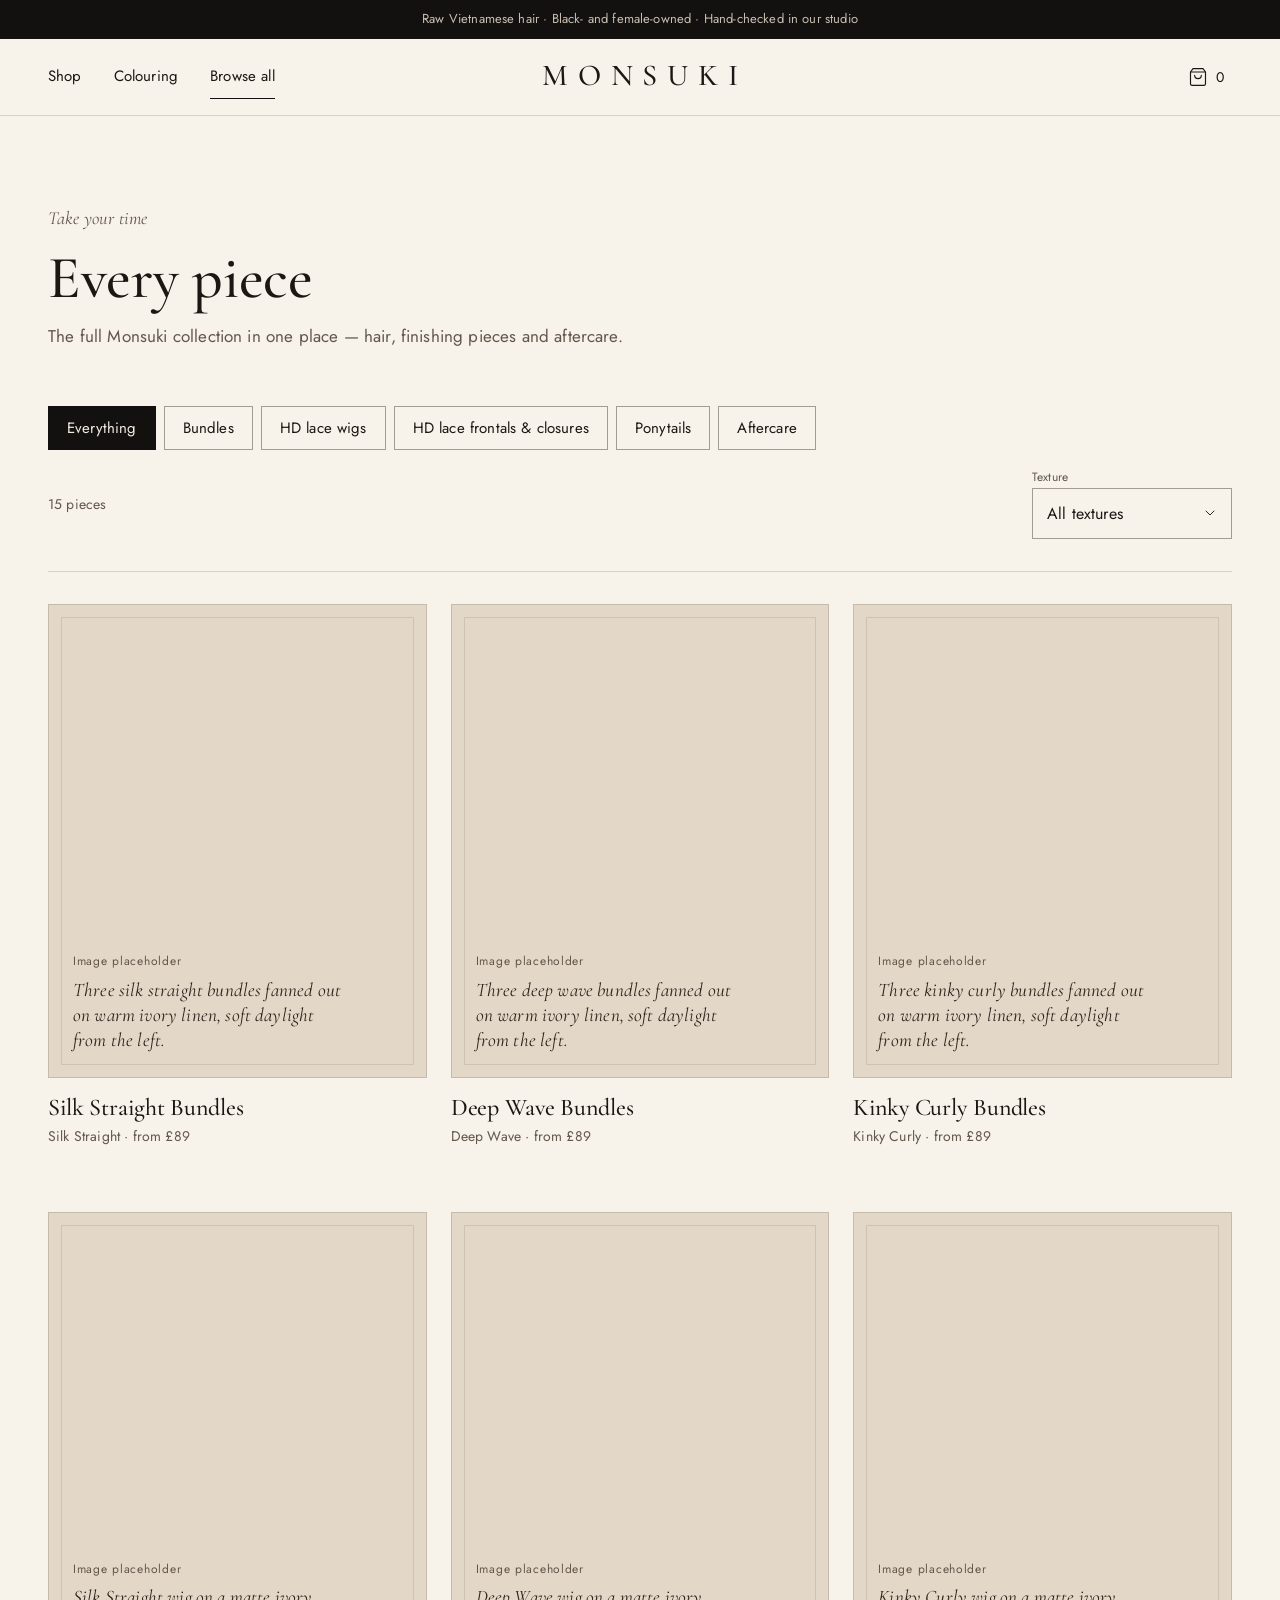
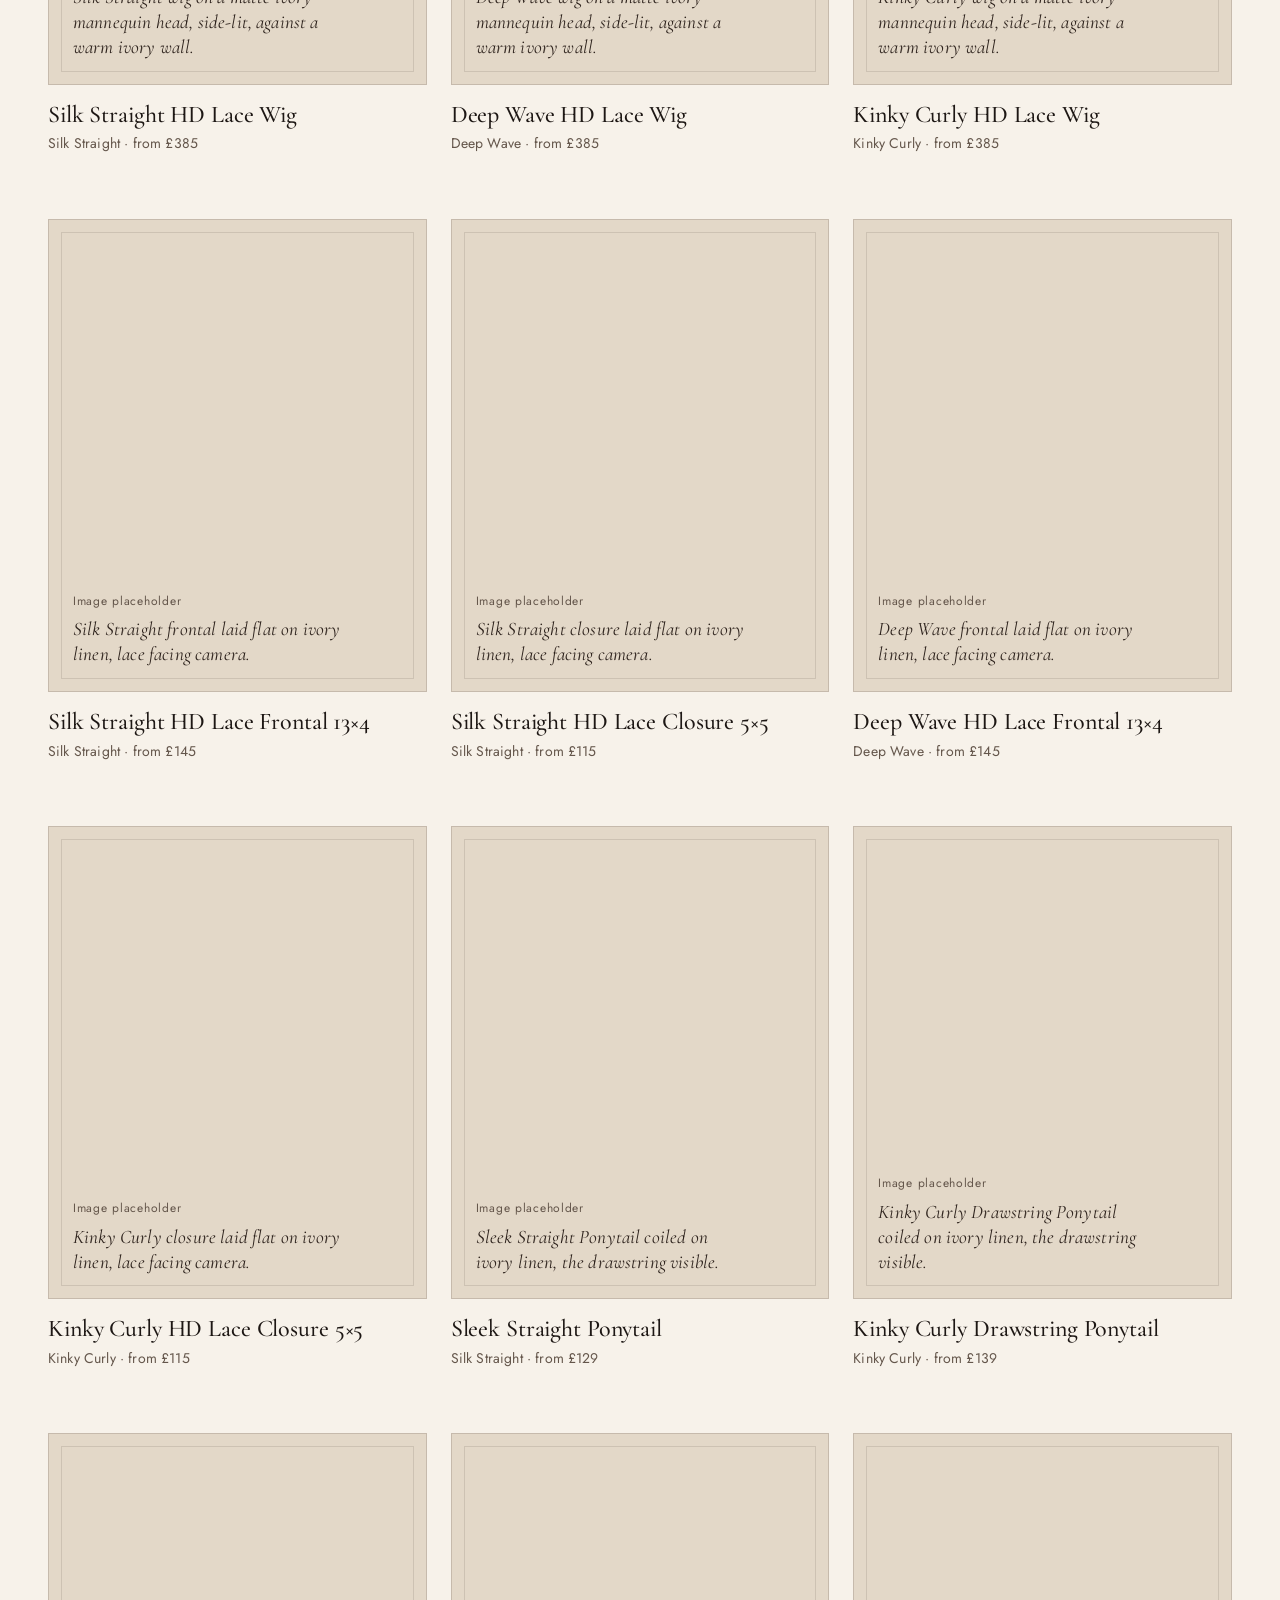
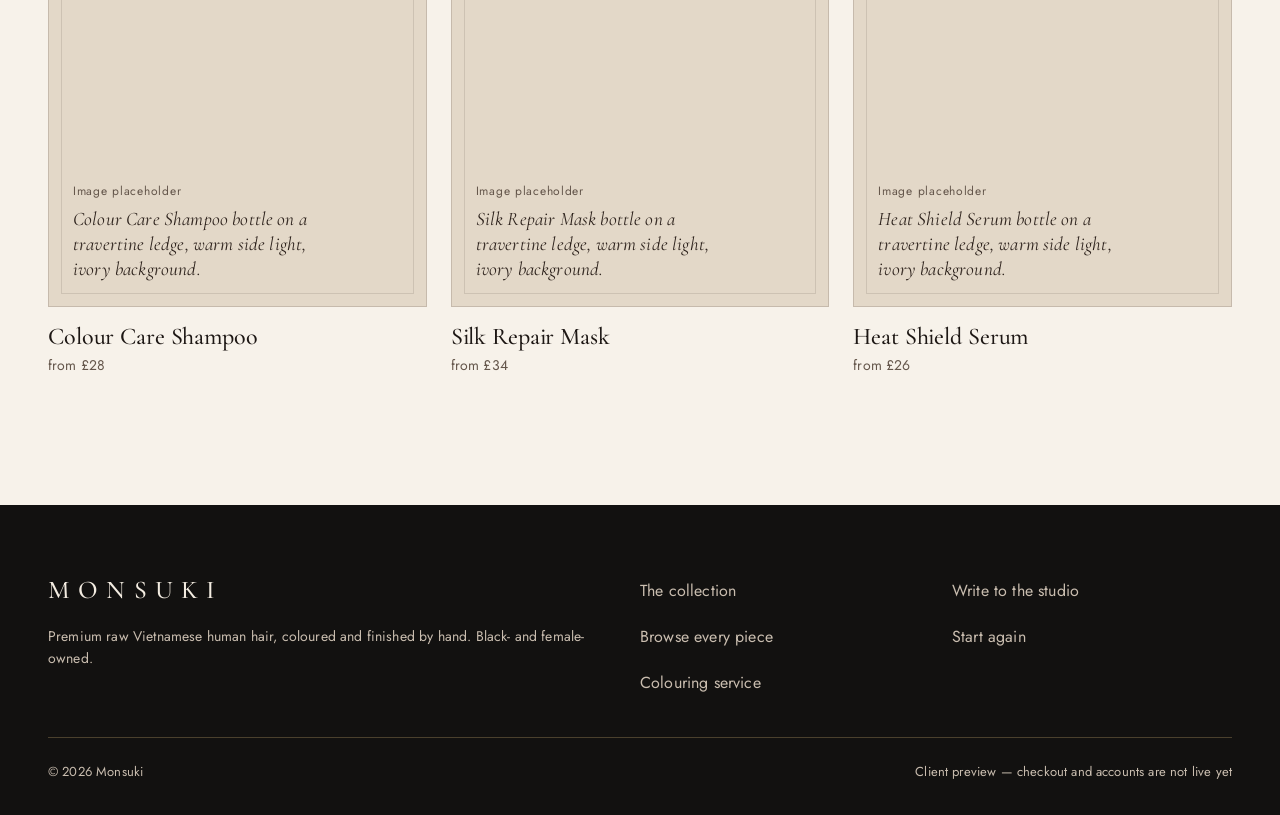
==== browse.html @ 42c9d1f0 "Add files via upload" ====
<!doctype html>
<html lang="en-GB">
<head>
  <meta charset="utf-8">
  <meta name="viewport" content="width=device-width, initial-scale=1">
  <title>Every piece — Monsuki</title>
  <meta name="description" content="Browse every Monsuki piece: bundles, HD lace wigs, frontals, closures, ponytails and aftercare.">
  <link rel="icon" href="assets/favicon.svg" type="image/svg+xml">
  <link rel="preconnect" href="https://fonts.googleapis.com">
  <link rel="preconnect" href="https://fonts.gstatic.com" crossorigin>
  <link rel="stylesheet" href="https://fonts.googleapis.com/css2?family=Cormorant+Garamond:ital,wght@0,400;0,500;0,600;1,400;1,500&family=Jost:wght@400;500&display=swap">
  <link rel="stylesheet" href="assets/css/styles.css">
  <script src="config.js"></script>
</head>
<body>
  <div data-section="header"></div>

  <!-- Product listing: title → filters → product cards -->
  <main id="main" class="container section" style="padding-top:clamp(40px,7vw,88px)">
    <div class="section-head" data-reveal>
      <p class="eyebrow">Take your time</p>
      <h1>Every piece</h1>
      <p class="lede">The full Monsuki collection in one place — hair, finishing pieces and aftercare.</p>
    </div>

    <div class="filters">
      <div class="chips" role="group" aria-label="Filter by category" data-chips></div>
      <div class="filters__row">
        <p class="small muted" data-count aria-live="polite"></p>
        <label class="mini-field" style="min-width:200px">
          <span class="mini-field__label">Texture</span>
          <span class="select-wrap"><select class="select" data-texture>
            <option value="all">All textures</option>
            <option value="straight">Straight</option>
            <option value="curly">Curly</option>
          </select>
          <svg class="icon icon--sm" aria-hidden="true"><use href="assets/icons.svg#chevron-down"></use></svg></span>
        </label>
      </div>
    </div>

    <div class="grid-frame" data-section="product-grid"></div>
  </main>

  <div data-section="footer"></div>
  <script type="module" src="assets/js/pages/browse.js"></script>
</body>
</html>
---- assets/css/styles.css ----
/* =====================================================================
   MONSUKI — styles
   Tokens follow .ux-profile.md: quiet luxury, one accent (champagne gold),
   flat colour only, hairlines over shadows, slow soft fades.
   Sections are grouped so each can move into a Shopify theme section later.
   ===================================================================== */

/* ---------- Tokens ---------- */
:root {
  --onyx: #121110;
  --espresso: #2e231d;
  --ivory: #f7f2ea;
  --ivory-2: #efe7db;      /* tonal surface */
  --sand: #e3d8c8;         /* placeholder surface */
  --ink: #1d1714;          /* body text on ivory */
  --muted: #64564b;        /* secondary text on ivory (AA ≥ 4.5:1) */
  --line: rgb(46 35 29 / 0.16);
  --line-strong: rgb(46 35 29 / 0.42);
  --gold: #c9ab72;         /* accent: hairlines, small marks, text on onyx/espresso only */
  --on-dark: #f3ece1;
  --on-dark-muted: #c9bdaf;
  --error: #8a2a1f;

  --serif: "Cormorant Garamond", "Times New Roman", serif;
  --sans: "Jost", "Helvetica Neue", Arial, sans-serif;

  --fs-display: clamp(2.6rem, 8vw, 5rem);
  --fs-h1: clamp(2.25rem, 6vw, 3.75rem);
  --fs-h2: clamp(1.9rem, 4.4vw, 2.9rem);
  --fs-h3: clamp(1.4rem, 2.6vw, 1.75rem);
  --fs-body: 1rem;
  --fs-small: 0.875rem;

  --space-1: 4px; --space-2: 8px; --space-3: 12px; --space-4: 16px; --space-5: 24px;
  --space-6: 32px; --space-7: 48px; --space-8: 64px; --space-9: 96px; --space-10: 128px;
  --gutter: clamp(20px, 4vw, 48px);
  --container: 1344px;
  --header-h: 64px;

  --ease: cubic-bezier(0.25, 0.1, 0.25, 1);
  --fade: 500ms;
  --fade-slow: 600ms;
}

/* ---------- Base ---------- */
*, *::before, *::after { box-sizing: border-box; }
* { margin: 0; }
html { -webkit-text-size-adjust: 100%; scroll-padding-top: calc(var(--header-h) + 16px); }
body {
  background: var(--ivory); color: var(--ink);
  font: 400 var(--fs-body)/1.6 var(--sans); letter-spacing: 0.01em;
  -webkit-font-smoothing: antialiased;
}
img { display: block; max-width: 100%; }
button, input, select, textarea { font: inherit; color: inherit; letter-spacing: inherit; }
button { cursor: pointer; background: none; border: 0; padding: 0; }
a { color: inherit; }
ul, ol { padding: 0; list-style: none; }
[hidden] { display: none !important; }
h1, h2, h3, .serif { font-family: var(--serif); font-weight: 500; line-height: 1.1; letter-spacing: -0.005em; }
h1 { font-size: var(--fs-h1); }
h2 { font-size: var(--fs-h2); }
h3 { font-size: var(--fs-h3); }
p { max-width: none; }
.lede, .accordion__body p, .colour-note, .section-head p, .hero-intro p, .steps-intro p, .confirmation p { max-width: 65ch; }
.eyebrow { font-family: var(--serif); font-style: italic; font-size: 1.15rem; color: var(--muted); }
.lede { font-size: 1.0625rem; color: var(--muted); }
.small { font-size: var(--fs-small); }
.muted { color: var(--muted); }

:focus-visible { outline: 1.5px solid var(--espresso); outline-offset: 3px; }
.on-dark :focus-visible, .on-dark:focus-visible { outline-color: var(--gold); }
.visually-hidden { position: absolute !important; width: 1px; height: 1px; overflow: hidden; clip: rect(0 0 0 0); white-space: nowrap; }
.skip-link { position: absolute; left: 16px; top: -60px; z-index: 100; background: var(--onyx); color: var(--on-dark); padding: 10px 16px; }
.skip-link:focus { top: 12px; }

.container { width: 100%; max-width: calc(var(--container) + var(--gutter) * 2); margin-inline: auto; padding-inline: var(--gutter); }
.section { padding-block: clamp(64px, 10vw, 128px); }
.section--tone { background: var(--ivory-2); }
.section--dark { background: var(--onyx); color: var(--on-dark); }
.section--dark .muted, .section--dark .lede, .section--dark .eyebrow { color: var(--on-dark-muted); }
.section-head { display: grid; gap: var(--space-3); margin-bottom: clamp(32px, 5vw, 56px); }
.section-head--center { text-align: center; justify-items: center; }
.rule { width: 48px; height: 1px; background: var(--gold); border: 0; }

.icon { width: 20px; height: 20px; flex: none; fill: none; stroke: currentColor; stroke-width: 1.4; stroke-linecap: round; stroke-linejoin: round; }
.icon--sm { width: 16px; height: 16px; }

/* ---------- Motion (soft fades only) ---------- */
[data-reveal] { opacity: 0; transition: opacity var(--fade-slow) var(--ease); }
[data-reveal].is-in { opacity: 1; }
@media (prefers-reduced-motion: reduce) {
  *, *::before, *::after { transition-duration: 0.01ms !important; animation-duration: 0.01ms !important; scroll-behavior: auto !important; }
  [data-reveal] { opacity: 1; }
}

/* ---------- Buttons & links ---------- */
.btn {
  display: inline-flex; align-items: center; justify-content: center; gap: var(--space-2);
  min-height: 52px; padding: 0 28px; border: 1px solid var(--onyx);
  font-weight: 500; font-size: 0.9375rem; letter-spacing: 0.04em; text-decoration: none; white-space: nowrap;
  transition: background var(--fade) var(--ease), color var(--fade) var(--ease), border-color var(--fade) var(--ease);
}
.btn--primary { background: var(--onyx); color: var(--on-dark); }
.btn--primary:hover { background: var(--espresso); border-color: var(--espresso); }
.btn--secondary { background: transparent; color: var(--onyx); }
.btn--secondary:hover { background: var(--onyx); color: var(--on-dark); }
.btn--light { background: var(--on-dark); color: var(--onyx); border-color: var(--on-dark); }
.btn--light:hover { background: transparent; color: var(--on-dark); }
.btn--block { width: 100%; }
.btn[aria-disabled="true"] { opacity: 0.55; }
.link {
  display: inline-flex; align-items: center; gap: var(--space-2); min-height: 44px;
  text-decoration: underline; text-decoration-thickness: 1px; text-underline-offset: 5px;
  text-decoration-color: var(--line-strong); transition: text-decoration-color var(--fade) var(--ease);
}
.link:hover { text-decoration-color: currentColor; }
.section--dark .link { text-decoration-color: var(--gold); }
.icon-btn { display: inline-grid; place-items: center; width: 44px; height: 44px; position: relative; }

/* ---------- Image placeholders (swap for real photos via products.json "src") ---------- */
.ph {
  position: relative; display: flex; flex-direction: column; justify-content: flex-end; gap: 6px;
  width: 100%; height: 100%; min-height: 100%; padding: clamp(14px, 3vw, 24px);
  background: var(--sand); color: var(--espresso); border: 1px solid var(--line);
}
.ph::before { /* thin frame mark — signals "photo goes here" without decoration */
  content: ""; position: absolute; inset: 12px; border: 1px solid rgb(46 35 29 / 0.12); pointer-events: none;
}
.ph__tag { font-size: 0.75rem; letter-spacing: 0.06em; color: var(--muted); }
.ph__shot { font-family: var(--serif); font-style: italic; font-size: clamp(1rem, 1.6vw, 1.2rem); line-height: 1.3; max-width: 34ch; }
.ph--dark { background: var(--espresso); color: var(--on-dark); border-color: rgb(255 255 255 / 0.08); }
.ph--dark::before { border-color: rgb(201 171 114 / 0.35); }
.ph--dark .ph__tag { color: var(--on-dark-muted); }
.ph--mini { padding: 0; }
.ph--mini::before { inset: 4px; }
.ph--mini .ph__tag, .ph--mini .ph__shot { display: none; }
.media { width: 100%; height: 100%; object-fit: cover; }

/* ---------- Header (section: header) ---------- */
.announce { background: var(--onyx); color: var(--on-dark-muted); text-align: center; font-size: 0.8125rem; padding: 9px var(--gutter); }
.site-header { position: sticky; top: 0; z-index: 40; background: var(--ivory); border-bottom: 1px solid var(--line); }
.container--chrome { max-width: none; }
.site-header__inner { display: grid; grid-template-columns: 1fr auto 1fr; align-items: center; height: var(--header-h); }
.site-header__nav { display: none; gap: var(--space-6); }
.site-header__nav a { text-decoration: none; font-size: 0.9375rem; padding-block: 10px; border-bottom: 1px solid transparent; transition: border-color var(--fade) var(--ease); }
.site-header__nav a:hover, .site-header__nav a[aria-current="page"] { border-bottom-color: var(--onyx); }
.logo { display: inline-flex; align-items: center; min-height: 44px; font-family: var(--serif); font-size: 1.65rem; font-weight: 500; letter-spacing: 0.32em; text-decoration: none; padding-left: 0.32em; }
.site-header__end { display: flex; justify-content: flex-end; align-items: center; }
.bag-btn { display: inline-flex; align-items: center; gap: var(--space-2); min-height: 44px; padding-inline: 8px; }
.bag-btn__count { font-size: 0.875rem; min-width: 1ch; }
@media (min-width: 768px) {
  .site-header__nav { display: flex; }
  .menu-btn { display: none; }
  :root { --header-h: 76px; }
  .logo { font-size: 1.9rem; }
}

/* ---------- Footer (section: footer) ---------- */
.site-footer { background: var(--onyx); color: var(--on-dark); padding-block: var(--space-8) var(--space-6); }
.site-footer__grid { display: grid; gap: var(--space-6); border-bottom: 1px solid rgb(201 171 114 / 0.3); padding-bottom: var(--space-6); }
.site-footer .logo { font-size: 1.6rem; padding-left: 0; }
.site-footer nav ul { display: grid; gap: 2px; }
.site-footer nav a { display: inline-flex; min-height: 44px; align-items: center; text-decoration: none; color: var(--on-dark-muted); transition: color var(--fade) var(--ease); }
.site-footer nav a:hover { color: var(--on-dark); }
.site-footer__base { padding-top: var(--space-5); display: flex; flex-wrap: wrap; gap: var(--space-3) var(--space-6); justify-content: space-between; font-size: 0.8125rem; color: var(--on-dark-muted); }
@media (min-width: 768px) { .site-footer__grid { grid-template-columns: 2fr 1fr 1fr; } }

/* ---------- Surfaces: slide-overs & dialogs ---------- */
dialog { border: 0; padding: 0; color: var(--ink); background: var(--ivory); max-width: none; max-height: none; }
dialog::backdrop { background: rgb(18 17 16 / 0.55); }
dialog[open] { animation: fade-in var(--fade) var(--ease); }
@keyframes fade-in { from { opacity: 0; } }
.sheet { position: fixed; inset: 0 0 0 auto; margin: 0; height: 100dvh; width: min(460px, 100vw); display: none; flex-direction: column; }
.sheet[open] { display: flex; }
.sheet--left { inset: 0 auto 0 0; }
.sheet--wide { width: min(560px, 100vw); }
.sheet__head { display: flex; align-items: center; justify-content: space-between; gap: var(--space-4); min-height: var(--header-h); padding-inline: var(--space-5) var(--space-3); border-bottom: 1px solid var(--line); flex: none; }
.sheet__head h2 { font-size: 1.6rem; }
.sheet__body { flex: 1; overflow-y: auto; padding: var(--space-5); }
.sheet__foot { flex: none; padding: var(--space-5); border-top: 1px solid var(--line); display: grid; gap: var(--space-3); }
.modal { margin: auto; width: min(520px, calc(100vw - 32px)); padding: var(--space-7) var(--space-6); text-align: center; }
.modal h2 { margin-bottom: var(--space-3); }
.modal p { margin-inline: auto; }
.modal .btn { margin-top: var(--space-6); }

.menu-nav { display: grid; gap: var(--space-2); }
.menu-nav a { font-family: var(--serif); font-size: 2.2rem; text-decoration: none; line-height: 1.3; }

/* ---------- Toast ---------- */
.toast { position: fixed; z-index: 90; left: 50%; bottom: 24px; transform: translateX(-50%); background: var(--onyx); color: var(--on-dark); padding: 14px 22px; font-size: 0.9375rem; opacity: 0; pointer-events: none; transition: opacity var(--fade) var(--ease); max-width: calc(100vw - 32px); }
.toast.is-visible { opacity: 1; }
body.has-buybar .toast { bottom: 104px; }

/* ---------- Bag (section: bag drawer) ---------- */
.bag-lines { display: grid; }
.bag-line { display: grid; grid-template-columns: 84px 1fr; gap: var(--space-4); padding-block: var(--space-5); border-bottom: 1px solid var(--line); }
.bag-line:first-child { padding-top: 0; }
.bag-line__media { aspect-ratio: 4 / 5; }
.bag-line__title { font-family: var(--serif); font-size: 1.3rem; line-height: 1.15; }
.bag-line__title a { text-decoration: none; display: inline-block; padding-block: 10px; margin-block: -10px; }
.bag-line__meta { font-size: var(--fs-small); color: var(--muted); }
.bag-line__edit { display: flex; flex-wrap: wrap; gap: var(--space-2) var(--space-4); margin-top: var(--space-3); }
.bag-line__extra { margin-top: var(--space-3); font-size: var(--fs-small); color: var(--muted); display: grid; gap: 6px; }
.bag-line__extra img { width: 56px; height: 56px; object-fit: cover; border: 1px solid var(--line); }
.bag-line__foot { display: flex; align-items: center; justify-content: space-between; gap: var(--space-3); margin-top: var(--space-3); }
.bag-line__confirm { grid-column: 1 / -1; display: flex; flex-wrap: wrap; align-items: center; gap: var(--space-3); padding: var(--space-4); background: var(--ivory-2); }
.bag-line__confirm p { flex: 1 1 200px; font-size: var(--fs-small); }
.bag-total { display: flex; justify-content: space-between; align-items: baseline; font-size: 1.05rem; }
.bag-total strong { font-weight: 500; }
.bag-empty { text-align: center; padding-block: var(--space-8); display: grid; gap: var(--space-4); justify-items: center; }
.bag-suggest { margin-top: var(--space-5); padding: var(--space-5); background: var(--onyx); color: var(--on-dark); display: grid; gap: var(--space-2); }
.bag-suggest h3 { font-size: 1.4rem; }
.bag-suggest p { color: var(--on-dark-muted); font-size: var(--fs-small); }

.mini-field { display: grid; gap: 0; }
.mini-field__label { font-size: 0.75rem; color: var(--muted); }
.mini-select { position: relative; display: inline-flex; align-items: center; }
.mini-select select { appearance: none; min-height: 44px; padding: 0 26px 0 0; border: 0; border-bottom: 1px solid var(--line-strong); background: transparent; font-size: var(--fs-small); border-radius: 0; }
.mini-select .icon { position: absolute; right: 0; pointer-events: none; width: 14px; }
.stepper { display: inline-flex; align-items: center; border: 1px solid var(--line-strong); }
.stepper button { width: 44px; height: 44px; display: grid; place-items: center; }
.stepper button:disabled { opacity: 0.35; cursor: not-allowed; }
.stepper output { min-width: 32px; text-align: center; font-size: 0.9375rem; }

/* ---------- Welcome (section: intent picker) ---------- */
.welcome { padding-block: clamp(40px, 8vw, 96px) clamp(56px, 8vw, 112px); }
.welcome__head { text-align: center; display: grid; justify-items: center; gap: var(--space-4); margin-bottom: clamp(32px, 6vw, 64px); }
.welcome__head h1 { font-size: var(--fs-display); }
.intent-cards { display: grid; gap: var(--space-5); }
.intent-card { display: flex; flex-direction: column; text-decoration: none; background: var(--ivory); }
.intent-card__media { aspect-ratio: 4 / 3; overflow: hidden; }
.intent-card__body { flex: 1; display: flex; flex-direction: column; align-items: flex-start; gap: var(--space-2); padding: var(--space-5) 0 var(--space-3); border-bottom: 1px solid var(--line); }
.intent-card__letter { font-family: var(--serif); font-style: italic; font-size: 1.15rem; color: var(--muted); }
.intent-card__title { font-size: clamp(1.75rem, 3vw, 2.25rem); }
.intent-card__cta { display: inline-flex; align-items: center; gap: var(--space-2); margin-top: auto; padding-top: var(--space-2); min-height: 44px; font-weight: 500; }
.intent-card__cta .icon { transition: transform var(--fade) var(--ease); }
.intent-card:hover .intent-card__cta .icon { transform: translateX(4px); }
.intent-card__media > * { transition: opacity var(--fade-slow) var(--ease); }
.intent-card:hover .intent-card__media > * { opacity: 0.88; }
.welcome__browse { text-align: center; margin-top: clamp(32px, 5vw, 56px); }
@media (min-width: 768px) {
  .intent-cards { grid-template-columns: repeat(3, 1fr); }
  .intent-card__media { aspect-ratio: 3 / 4; }
}

/* ---------- Intent banner ("both" flow) ---------- */
.intent-note { background: var(--onyx); color: var(--on-dark); }
.intent-note__inner { display: flex; flex-wrap: wrap; align-items: center; gap: var(--space-2) var(--space-5); padding-block: var(--space-3); font-size: var(--fs-small); }
.intent-note__inner p { flex: 1 1 260px; }
.intent-note__mark { display: inline-block; width: 6px; height: 6px; background: var(--gold); border-radius: 50%; margin-right: 10px; vertical-align: middle; }

/* ---------- Split hero (section: hero-split) ---------- */
.hero-split { display: grid; grid-template-columns: 1fr 1fr; }
.hero-split__half { position: relative; display: block; text-decoration: none; aspect-ratio: 3 / 4.4; overflow: hidden; }
.hero-split__label { position: absolute; left: 0; right: 0; bottom: 0; padding: var(--space-4); background: var(--onyx); color: var(--on-dark); display: flex; justify-content: space-between; align-items: center; gap: var(--space-2); }
.hero-split__label span { font-family: var(--serif); font-size: clamp(1.25rem, 2.6vw, 2rem); line-height: 1.1; }
.hero-split__half .ph { padding-bottom: calc(var(--space-4) + 64px); }
.hero-intro { display: grid; gap: var(--space-4); padding-block: clamp(40px, 7vw, 88px) var(--space-6); }
.hero-intro h1 { font-size: var(--fs-display); max-width: 14ch; }
@media (min-width: 768px) { .hero-split__half { aspect-ratio: 4 / 5; } .hero-split__label { padding: var(--space-5) var(--space-6); } }

/* ---------- Texture toggle ---------- */
.texture-bar { position: sticky; top: var(--header-h); z-index: 30; background: var(--ivory); border-bottom: 1px solid var(--line); }
.texture-bar__inner { display: flex; align-items: center; justify-content: space-between; gap: var(--space-4); min-height: 64px; }
.segmented { display: inline-flex; border: 1px solid var(--onyx); }
.segmented label { position: relative; }
.segmented input { position: absolute; opacity: 0; inset: 0; cursor: pointer; }
.segmented span { display: grid; place-items: center; min-height: 44px; min-width: 104px; padding: 0 20px; font-size: 0.9375rem; transition: background var(--fade) var(--ease), color var(--fade) var(--ease); }
.segmented input:checked + span { background: var(--onyx); color: var(--on-dark); }
.segmented input:focus-visible + span { outline: 1.5px solid var(--espresso); outline-offset: 3px; }

/* ---------- Category grid (section: category-grid) ---------- */
.cat-grid { display: grid; grid-template-columns: repeat(2, 1fr); gap: var(--space-3); }
.cat-tile { display: grid; text-align: left; gap: var(--space-3); }
.cat-tile__media { aspect-ratio: 4 / 5; overflow: hidden; }
.cat-tile__media > * { transition: opacity var(--fade-slow) var(--ease); }
.cat-tile:hover .cat-tile__media > * { opacity: 0.88; }
.cat-tile__name { font-family: var(--serif); font-size: clamp(1.2rem, 2.2vw, 1.6rem); line-height: 1.15; }
.cat-tile__count { font-size: var(--fs-small); color: var(--muted); }
.cat-tile[aria-pressed="true"] .cat-tile__name { text-decoration: underline; text-underline-offset: 6px; text-decoration-thickness: 1px; }
.cat-tile[aria-pressed="true"] .cat-tile__media { outline: 1px solid var(--onyx); outline-offset: 4px; }
@media (min-width: 768px) { .cat-grid { grid-template-columns: repeat(4, 1fr); gap: var(--space-5); } }

/* ---------- Product grid & cards (section: product-grid) ---------- */
.grid-head { display: flex; flex-wrap: wrap; align-items: baseline; justify-content: space-between; gap: var(--space-3); margin-bottom: var(--space-6); }
.product-grid { display: grid; grid-template-columns: repeat(2, 1fr); gap: var(--space-7) var(--space-3); }
@media (min-width: 768px) { .product-grid { grid-template-columns: repeat(3, 1fr); gap: var(--space-8) var(--space-5); } }
.grid-frame { border-top: 1px solid var(--line); padding-top: var(--space-6); }

.pcard { position: relative; display: grid; align-content: start; }
.pcard__link { text-decoration: none; display: grid; gap: var(--space-4); }
.pcard__media { position: relative; aspect-ratio: 4 / 5; overflow: hidden; }
.pcard__slide { width: 100%; height: 100%; }
.pcard__title { font-size: clamp(1.2rem, 2vw, 1.5rem); line-height: 1.15; }
.pcard__meta { font-size: var(--fs-small); color: var(--muted); margin-top: 4px; }
.pcard__note { font-size: 0.8125rem; color: var(--ink); margin-top: 6px; display: flex; align-items: center; gap: 8px; }
.pcard__note::before { content: ""; width: 6px; height: 6px; border-radius: 50%; background: var(--gold); outline: 1px solid var(--espresso); outline-offset: 1px; }
.pcard__dots { position: absolute; top: 12px; right: 12px; display: none; gap: 4px; }
.pcard__dots span { width: 14px; height: 2px; background: rgb(46 35 29 / 0.3); transition: background var(--fade) var(--ease); }
.pcard__dots span.is-on { background: var(--onyx); }
.pcard__add { margin-top: var(--space-3); }

/* Desktop (hover + fine pointer): product shot crossfades to the on-model shot */
@media (hover: hover) and (pointer: fine) {
  .pcard__media { display: grid; }
  .pcard__slide { grid-area: 1 / 1; }
  .pcard__slide--model { opacity: 0; transition: opacity var(--fade-slow) var(--ease); }
  .pcard__link:hover .pcard__slide--model, .pcard__link:focus-visible .pcard__slide--model { opacity: 1; }
}
/* Touch: the model shot is a second swipeable image */
@media (hover: none), (pointer: coarse) {
  .pcard__media { display: flex; overflow-x: auto; scroll-snap-type: x mandatory; scrollbar-width: none; overscroll-behavior-x: contain; }
  .pcard__media::-webkit-scrollbar { display: none; }
  .pcard__slide { flex: 0 0 100%; scroll-snap-align: start; }
  .pcard__dots { display: flex; }
}

.empty-frame { border: 1px solid var(--line); background: var(--ivory-2); padding: clamp(40px, 8vw, 80px) var(--space-5); text-align: center; display: grid; justify-items: center; gap: var(--space-4); grid-column: 1 / -1; }
.empty-frame h3 { font-size: 1.75rem; }

/* ---------- Filters (browse) ---------- */
.filters { display: grid; gap: var(--space-4); margin-bottom: var(--space-6); }
.chips { display: flex; gap: var(--space-2); overflow-x: auto; scrollbar-width: none; padding-bottom: 2px; margin-inline: calc(var(--gutter) * -1); padding-inline: var(--gutter); }
.chips::-webkit-scrollbar { display: none; }
.chip { flex: none; min-height: 44px; padding: 0 18px; border: 1px solid var(--line-strong); font-size: 0.9375rem; transition: background var(--fade) var(--ease), color var(--fade) var(--ease), border-color var(--fade) var(--ease); }
.chip:hover { border-color: var(--onyx); }
.chip[aria-pressed="true"] { background: var(--onyx); color: var(--on-dark); border-color: var(--onyx); }
.filters__row { display: flex; flex-wrap: wrap; align-items: center; justify-content: space-between; gap: var(--space-3); }
@media (min-width: 768px) { .chips { margin-inline: 0; padding-inline: 0; flex-wrap: wrap; } }

/* ---------- Lookbook (section: lookbook) ---------- */
.carousel-head { display: flex; align-items: flex-end; justify-content: space-between; gap: var(--space-4); margin-bottom: var(--space-6); }
.carousel-nav { display: none; gap: var(--space-2); }
.carousel-nav button { width: 48px; height: 48px; display: grid; place-items: center; border: 1px solid currentColor; transition: background var(--fade) var(--ease), color var(--fade) var(--ease); }
.carousel-nav button:hover { background: var(--on-dark); color: var(--onyx); }
.carousel-nav button:disabled { opacity: 0.3; cursor: default; background: none; color: inherit; }
@media (min-width: 768px) { .carousel-nav { display: flex; } }
.track { display: flex; gap: var(--space-4); overflow-x: auto; scroll-snap-type: x mandatory; scrollbar-width: none; margin-inline: calc(var(--gutter) * -1); padding-inline: var(--gutter); scroll-padding-inline: var(--gutter); }
.track::-webkit-scrollbar { display: none; }
.look { flex: 0 0 min(78vw, 340px); scroll-snap-align: start; text-decoration: none; display: grid; gap: var(--space-3); }
.look__media { aspect-ratio: 4 / 5; overflow: hidden; }
.look__wearing { font-size: var(--fs-small); color: var(--on-dark-muted); }
.look__wearing strong { color: var(--on-dark); font-weight: 400; text-decoration: underline; text-underline-offset: 4px; text-decoration-color: var(--gold); }
.look__credit { font-size: 0.8125rem; color: var(--on-dark-muted); }

/* ---------- Product detail ---------- */
.crumbs { display: flex; flex-wrap: wrap; gap: var(--space-2); font-size: var(--fs-small); color: var(--muted); padding-block: var(--space-4); }
.crumbs a { text-decoration: none; display: inline-flex; align-items: center; min-height: 44px; }
.crumbs { align-items: center; padding-block: 0; }
.crumbs a:hover { text-decoration: underline; }
.pdp { display: grid; gap: var(--space-6); padding-bottom: var(--space-9); }
.pdp { grid-template-columns: minmax(0, 1fr); }
.pdp > * { min-width: 0; }
@media (min-width: 768px) {
  .pdp { grid-template-columns: minmax(0, 1.15fr) minmax(0, 1fr); gap: clamp(40px, 5vw, 80px); align-items: start; }
  .pdp__gallery { position: sticky; top: calc(var(--header-h) + 16px); }
}

/* Gallery (section: product-gallery) */
.gallery { display: grid; grid-template-columns: minmax(0, 1fr); gap: var(--space-3); margin-inline: calc(var(--gutter) * -1); }
.gallery__stage { position: relative; }
.gallery__track { display: flex; overflow-x: auto; scroll-snap-type: x mandatory; scrollbar-width: none; aspect-ratio: 4 / 5; }
.gallery__track::-webkit-scrollbar { display: none; }
.gallery__slide { flex: 0 0 100%; scroll-snap-align: start; position: relative; }
.gallery__slide .ph { padding-bottom: 76px; }
.gallery__badge { position: absolute; left: 16px; top: 16px; z-index: 2; background: var(--onyx); color: var(--on-dark); font-size: 0.75rem; padding: 4px 10px; }
.gallery__zoom { position: absolute; right: 12px; top: 12px; z-index: 2; background: var(--ivory); border: 1px solid var(--line); }
.gallery__arrows { position: absolute; right: 12px; bottom: 12px; display: flex; gap: 6px; z-index: 2; }
.gallery__arrows button { width: 44px; height: 44px; display: grid; place-items: center; background: var(--ivory); border: 1px solid var(--line); }
.gallery__thumbs { display: flex; gap: var(--space-2); overflow-x: auto; scrollbar-width: none; padding-inline: var(--gutter); }
.gallery__thumbs::-webkit-scrollbar { display: none; }
.gallery__thumb { flex: 0 0 64px; height: 80px; border: 1px solid transparent; padding: 2px; transition: border-color var(--fade) var(--ease); }
.gallery__thumb[aria-current="true"] { border-color: var(--onyx); }
.gallery__counter { position: absolute; left: 16px; bottom: 16px; z-index: 2; font-size: 0.8125rem; background: var(--ivory); padding: 4px 10px; }
@media (min-width: 768px) { .gallery { margin-inline: 0; } .gallery__thumbs { padding-inline: 0; } .gallery__thumb { flex-basis: 76px; height: 95px; } }

.zoom { width: 100vw; height: 100dvh; margin: 0; background: var(--ivory); display: none; flex-direction: column; }
.zoom[open] { display: flex; }
.zoom__viewport { flex: 1; overflow: auto; cursor: zoom-in; display: grid; place-items: center; }
.zoom__viewport.is-zoomed { cursor: zoom-out; place-items: start; }
.zoom__canvas { width: min(90vw, 70dvh); aspect-ratio: 4 / 5; }
.zoom__viewport.is-zoomed .zoom__canvas { width: max(200vw, 140dvh); }
.zoom__bar { display: flex; align-items: center; justify-content: space-between; gap: var(--space-3); padding: var(--space-2) var(--space-3); border-top: 1px solid var(--line); }

/* Info column */
.pdp__info { display: grid; gap: var(--space-6); align-content: start; }
.pdp__title { display: grid; gap: var(--space-2); }
.pdp__title h1 { font-size: clamp(2.25rem, 5vw, 3.4rem); }
.pdp__price { font-size: 1.35rem; font-weight: 400; }
.pdp__price small { font-size: var(--fs-small); color: var(--muted); }
.field-group { display: grid; gap: var(--space-3); border: 0; padding: 0; min-width: 0; }
.field-group legend, .label { font-weight: 500; font-size: 0.9375rem; padding: 0; display: flex; justify-content: space-between; align-items: baseline; gap: var(--space-3); width: 100%; }
.legend-value { font-weight: 400; color: var(--muted); font-size: var(--fs-small); }
.lengths { display: grid; grid-template-columns: repeat(5, 1fr); gap: var(--space-2); }
.len { position: relative; }
.len input { position: absolute; inset: 0; opacity: 0; cursor: pointer; }
.len span { display: grid; place-items: center; min-height: 48px; border: 1px solid var(--line-strong); font-size: 0.9375rem; transition: background var(--fade) var(--ease), color var(--fade) var(--ease), border-color var(--fade) var(--ease); }
.len input:checked + span { background: var(--onyx); color: var(--on-dark); border-color: var(--onyx); }
.len input:hover + span { border-color: var(--onyx); }
.len input:focus-visible + span { outline: 1.5px solid var(--espresso); outline-offset: 3px; }

.swatches { display: grid; grid-template-columns: repeat(auto-fill, minmax(72px, 1fr)); gap: var(--space-4) var(--space-2); }
.swatch { position: relative; display: grid; justify-items: center; gap: 6px; text-align: center; }
.swatch input { position: absolute; inset: 0; opacity: 0; cursor: pointer; z-index: 1; }
.swatch__dot { width: 44px; height: 44px; border-radius: 50%; border: 1px solid var(--line-strong); box-shadow: 0 0 0 3px var(--ivory), 0 0 0 4px transparent; transition: box-shadow var(--fade) var(--ease); }
.swatch__dot--custom { background: var(--ivory-2); display: grid; place-items: center; }
.swatch input:checked + .swatch__dot { box-shadow: 0 0 0 3px var(--ivory), 0 0 0 4px var(--onyx); }
.swatch input:focus-visible + .swatch__dot { outline: 1.5px solid var(--espresso); outline-offset: 6px; }
.swatch__name { font-size: 0.8125rem; line-height: 1.25; }
.swatch__price { font-size: 0.75rem; color: var(--muted); line-height: 1.25; }
.colour-note { font-size: var(--fs-small); color: var(--muted); }
.colour-group.is-highlighted { padding: var(--space-5); background: var(--ivory-2); border-left: 2px solid var(--gold); }
.colour-group__flag { font-size: var(--fs-small); display: flex; gap: 10px; align-items: baseline; }
.colour-group__flag::before { content: ""; flex: none; width: 6px; height: 6px; border-radius: 50%; background: var(--gold); outline: 1px solid var(--espresso); outline-offset: 1px; transform: translateY(-2px); }

.custom-colour { display: grid; gap: var(--space-4); padding: var(--space-5); border: 1px solid var(--line); background: var(--ivory); }
.upload { display: grid; gap: var(--space-2); }
.upload__drop { display: flex; align-items: center; gap: var(--space-4); min-height: 72px; padding: var(--space-3) var(--space-4); border: 1px dashed var(--line-strong); cursor: pointer; transition: border-color var(--fade) var(--ease); }
.upload__drop:hover { border-color: var(--onyx); }
.upload__drop input { position: absolute; opacity: 0; width: 1px; height: 1px; }
.upload__drop:focus-within { outline: 1.5px solid var(--espresso); outline-offset: 3px; }
.upload__preview { display: flex; align-items: center; gap: var(--space-3); }
.upload__preview img { width: 72px; height: 72px; object-fit: cover; border: 1px solid var(--line); }

.field { display: grid; gap: 6px; }
.field label { font-weight: 500; font-size: 0.9375rem; }
.field .hint { font-size: 0.8125rem; color: var(--muted); }
.field .optional { font-weight: 400; color: var(--muted); }
.input, .select, .textarea {
  width: 100%; min-height: 50px; padding: 12px 14px; background: var(--ivory); border: 1px solid var(--line-strong); border-radius: 0;
  transition: border-color var(--fade) var(--ease);
}
.textarea { min-height: 104px; resize: vertical; }
.select { appearance: none; background-image: none; padding-right: 40px; }
.select-wrap { position: relative; }
.select-wrap .icon { position: absolute; right: 14px; top: 50%; transform: translateY(-50%); pointer-events: none; }
.input:hover, .select:hover, .textarea:hover { border-color: var(--onyx); }
.input:focus-visible, .select:focus-visible, .textarea:focus-visible { outline: 1.5px solid var(--espresso); outline-offset: 0; border-color: var(--espresso); }
[aria-invalid="true"] { border-color: var(--error) !important; }
.error { font-size: 0.8125rem; color: var(--error); display: flex; gap: 6px; }

.cap-sizes { display: grid; grid-template-columns: repeat(auto-fit, minmax(120px, 1fr)); gap: var(--space-2); }
.cap { position: relative; }
.cap input { position: absolute; inset: 0; opacity: 0; cursor: pointer; }
.cap span { display: grid; place-items: center; gap: 0; min-height: 60px; padding: 6px; border: 1px solid var(--line-strong); text-align: center; line-height: 1.25; transition: background var(--fade) var(--ease), color var(--fade) var(--ease); }
.cap small { font-size: 0.75rem; opacity: 0.8; }
.cap input:checked + span { background: var(--onyx); color: var(--on-dark); border-color: var(--onyx); }
.cap input:focus-visible + span { outline: 1.5px solid var(--espresso); outline-offset: 3px; }
.measure { display: grid; gap: var(--space-4); padding: var(--space-5); border: 1px solid var(--line); }
.measure__head { display: flex; flex-wrap: wrap; align-items: center; justify-content: space-between; gap: var(--space-3); }
.measure__grid { display: grid; grid-template-columns: repeat(auto-fit, minmax(190px, 1fr)); gap: var(--space-4); }
.unit-input { position: relative; }
.unit-input .input { padding-right: 48px; }
.unit-input span { position: absolute; right: 14px; top: 50%; transform: translateY(-50%); color: var(--muted); font-size: var(--fs-small); pointer-events: none; }
.segmented--sm span { min-width: 64px; min-height: 44px; padding: 0 14px; font-size: var(--fs-small); }

.guide-step { display: grid; gap: var(--space-3); padding-bottom: var(--space-6); margin-bottom: var(--space-6); border-bottom: 1px solid var(--line); }
.guide-step:last-child { border-bottom: 0; margin-bottom: 0; }
.guide-step svg { width: 100%; max-width: 260px; height: auto; background: var(--ivory-2); }
.guide-step h3 { font-size: 1.5rem; }
.guide-step .eyebrow { font-size: 1rem; }

.qty-row { display: flex; align-items: center; justify-content: space-between; gap: var(--space-4); flex-wrap: wrap; }

.buy { display: grid; gap: var(--space-3); }
.buy__note { font-size: var(--fs-small); color: var(--muted); }

/* Complete the look (section: complete-the-look) */
.ctl { display: grid; gap: var(--space-4); padding: var(--space-5); background: var(--ivory-2); }
.ctl__head { display: grid; gap: 4px; }
.ctl .segmented { justify-self: start; }
.ctl__head h2 { font-size: 1.75rem; }
.ctl__item { display: grid; grid-template-columns: 88px 1fr; gap: var(--space-4); align-items: start; }
.ctl__media { aspect-ratio: 4 / 5; }
.ctl__item h3 { font-size: 1.3rem; }
.ctl__item h3 a { text-decoration: none; }
.ctl__item h3 a:hover { text-decoration: underline; }
.ctl__controls { display: flex; flex-wrap: wrap; gap: var(--space-2) var(--space-4); align-items: center; margin-top: var(--space-2); }

/* Accordions (section: product-details) */
.accordion { border-top: 1px solid var(--line); }
.accordion details { border-bottom: 1px solid var(--line); }
.accordion summary { display: flex; align-items: center; justify-content: space-between; gap: var(--space-4); min-height: 64px; cursor: pointer; list-style: none; font-family: var(--serif); font-size: 1.5rem; }
.accordion summary::-webkit-details-marker { display: none; }
.accordion summary .icon { transition: transform var(--fade) var(--ease); }
.accordion details[open] summary .icon { transform: rotate(180deg); }
.accordion__body { padding-bottom: var(--space-5); color: var(--ink); }
.accordion__body ol { list-style: decimal; padding-left: 1.2em; display: grid; gap: 6px; }
.specs { display: grid; }
.specs div { display: grid; grid-template-columns: 9.5rem 1fr; gap: var(--space-3); padding-block: 10px; border-bottom: 1px solid var(--line); }
.specs div:last-child { border-bottom: 0; }
.specs dt { color: var(--muted); font-size: var(--fs-small); padding-top: 2px; }

/* Sticky add-to-bag bar (mobile) */
.buybar { position: fixed; z-index: 35; left: 0; right: 0; bottom: 0; background: var(--ivory); border-top: 1px solid var(--line-strong); padding: 12px var(--gutter) calc(12px + env(safe-area-inset-bottom)); display: flex; align-items: center; gap: var(--space-3); }
.buybar__summary { flex: 1; min-width: 0; display: grid; line-height: 1.3; }
.buybar__summary span { font-size: 0.8125rem; color: var(--muted); white-space: nowrap; overflow: hidden; text-overflow: ellipsis; }
.buybar__summary strong { font-weight: 500; font-size: 1.05rem; }
.buybar .btn { padding: 0 22px; }
body.has-buybar { padding-bottom: 84px; }
.buy__main { display: none; }
@media (min-width: 768px) {
  .buybar { display: none; }
  body.has-buybar { padding-bottom: 0; }
  .buy__main { display: inline-flex; }
}

/* ---------- Colouring page ---------- */
.edit-hero { display: grid; }
.edit-hero__media { aspect-ratio: 4 / 5; }
.edit-hero__copy { display: grid; gap: var(--space-4); align-content: center; padding: clamp(40px, 7vw, 96px) var(--gutter); background: var(--onyx); color: var(--on-dark); }
.edit-hero__copy h1 { font-size: var(--fs-display); }
.edit-hero__copy .lede, .edit-hero__copy .eyebrow { color: var(--on-dark-muted); }
.edit-hero__actions { display: flex; flex-wrap: wrap; gap: var(--space-3); margin-top: var(--space-3); }
@media (min-width: 768px) {
  .edit-hero { grid-template-columns: 1.1fr 1fr; min-height: min(86vh, 820px); }
  .edit-hero__media { aspect-ratio: auto; }
  .edit-hero__copy { padding-inline: clamp(40px, 6vw, 96px); }
}
.ba { flex: 0 0 min(86vw, 520px); scroll-snap-align: start; display: grid; gap: var(--space-3); }
.ba__pair { display: grid; grid-template-columns: 1fr 1fr; gap: 2px; }
.ba__pair > div { position: relative; aspect-ratio: 3 / 4; }
.ba__label { position: absolute; z-index: 2; left: 10px; top: 10px; background: var(--onyx); color: var(--on-dark); font-size: 0.75rem; padding: 3px 9px; }
.ba__caption { font-size: var(--fs-small); color: var(--muted); }
.ba__caption strong { color: var(--ink); font-weight: 500; }

.steps-intro { display: grid; gap: var(--space-5); }
@media (min-width: 768px) { .intake-layout { display: grid; grid-template-columns: 1fr minmax(0, 640px); gap: clamp(40px, 6vw, 96px); align-items: start; } .steps-intro { position: sticky; top: calc(var(--header-h) + 32px); } }
.how { counter-reset: how; display: grid; gap: var(--space-4); }
.how li { counter-increment: how; display: grid; grid-template-columns: 40px 1fr; gap: var(--space-3); }
.how li::before { content: counter(how); width: 40px; height: 40px; border: 1px solid var(--line-strong); border-radius: 50%; display: grid; place-items: center; font-family: var(--serif); font-size: 1.2rem; }

.wizard { background: var(--ivory); border: 1px solid var(--line); padding: clamp(20px, 4vw, 40px); }
.wizard__steps { display: flex; gap: var(--space-2); margin-bottom: var(--space-6); }
.wizard__steps li { flex: 1; display: grid; gap: 8px; font-size: 0.8125rem; color: var(--muted); }
.wizard__steps li::before { content: ""; height: 2px; background: var(--line); }
.wizard__steps li[aria-current="step"], .wizard__steps li.is-done { color: var(--ink); }
.wizard__steps li[aria-current="step"]::before, .wizard__steps li.is-done::before { background: var(--onyx); }
.wizard fieldset { border: 0; padding: 0; min-width: 0; display: grid; gap: var(--space-5); }
.wizard legend { font-family: var(--serif); font-size: 2rem; line-height: 1.1; margin-bottom: var(--space-2); padding: 0; }
.wizard__nav { display: flex; justify-content: space-between; gap: var(--space-3); margin-top: var(--space-6); padding-top: var(--space-5); border-top: 1px solid var(--line); }
.wizard__nav .btn--primary { margin-left: auto; }
.form-alert { padding: var(--space-4); border: 1px solid var(--error); color: var(--error); font-size: var(--fs-small); }
.confirmation { display: grid; gap: var(--space-4); }
.confirmation h2 { font-size: clamp(2rem, 4vw, 2.6rem); }
.confirmation ol { list-style: none; counter-reset: c; display: grid; gap: var(--space-3); margin-block: var(--space-2); }
.confirmation ol li { counter-increment: c; display: grid; grid-template-columns: 32px 1fr; gap: var(--space-3); }
.confirmation ol li::before { content: counter(c) "."; font-family: var(--serif); font-size: 1.3rem; line-height: 1.2; }
.demo-flag { font-size: 0.8125rem; color: var(--muted); border-left: 2px solid var(--gold); padding-left: var(--space-3); }

/* ---------- Tooltips for icon-only buttons (text comes from aria-label) ---------- */
[data-tip] { position: relative; }
[data-tip]::after {
  content: attr(aria-label); position: absolute; z-index: 60; top: calc(100% + 6px); left: 50%; transform: translateX(-50%);
  background: var(--onyx); color: var(--on-dark); font: 400 0.75rem/1.3 var(--sans); letter-spacing: 0.02em;
  padding: 5px 9px; white-space: nowrap; pointer-events: none; opacity: 0; transition: opacity 150ms var(--ease);
}
[data-tip="above"]::after { top: auto; bottom: calc(100% + 6px); }
[data-tip="left"]::after { left: auto; right: 0; transform: none; }
@media (hover: hover) { [data-tip]:hover::after { opacity: 1; } }
[data-tip]:focus-visible::after { opacity: 1; }
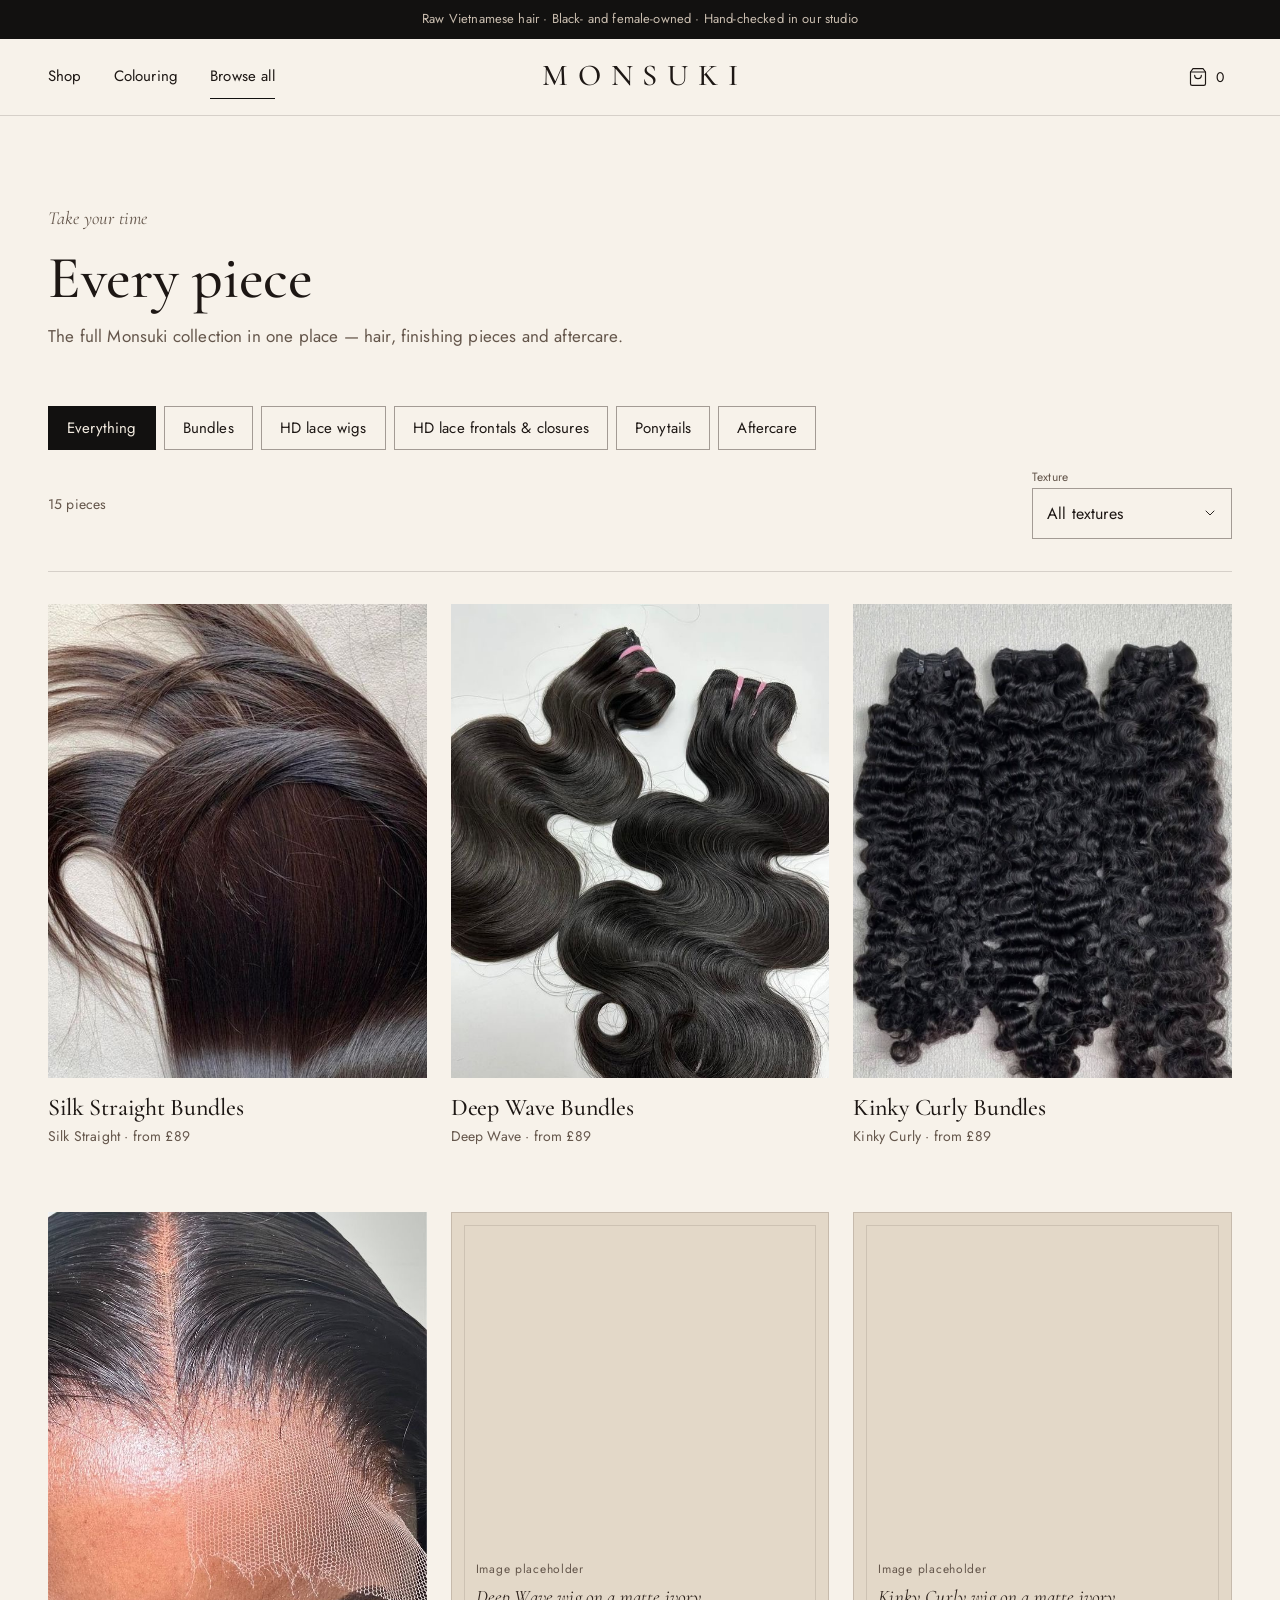
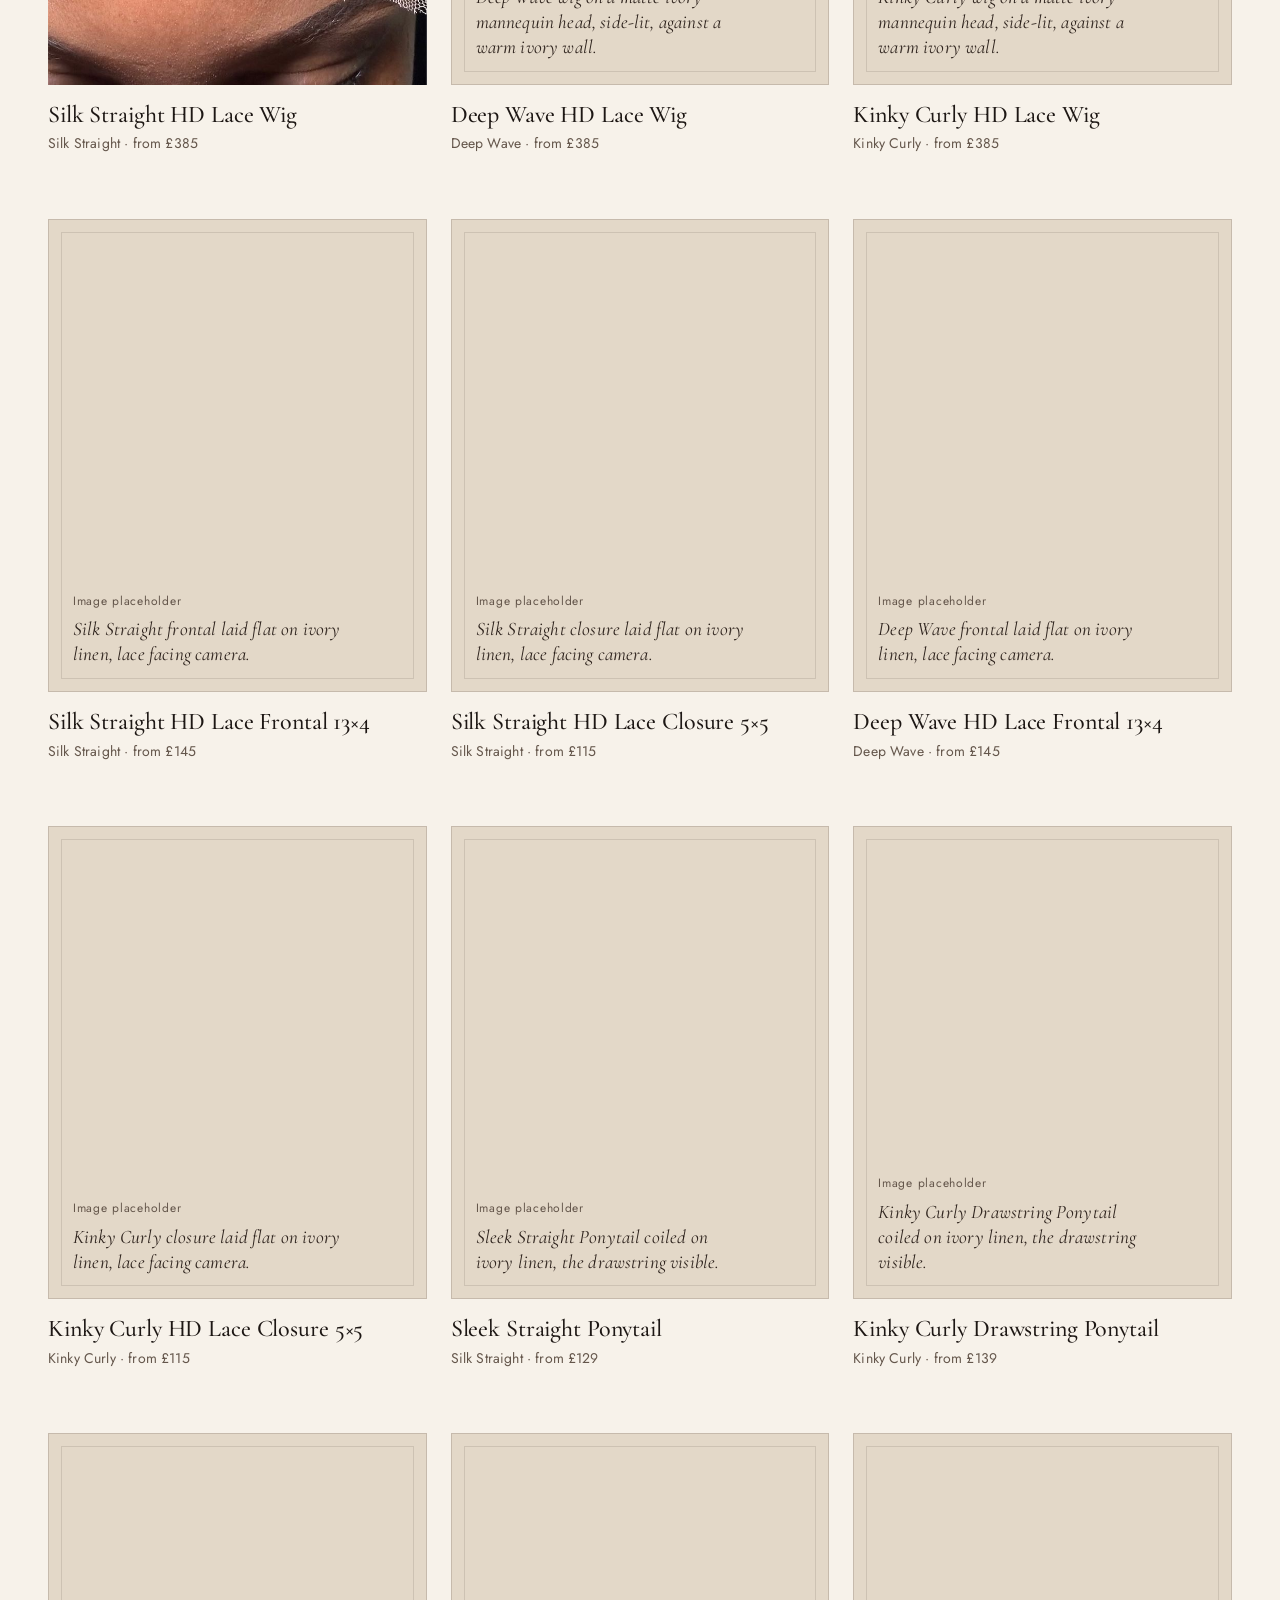
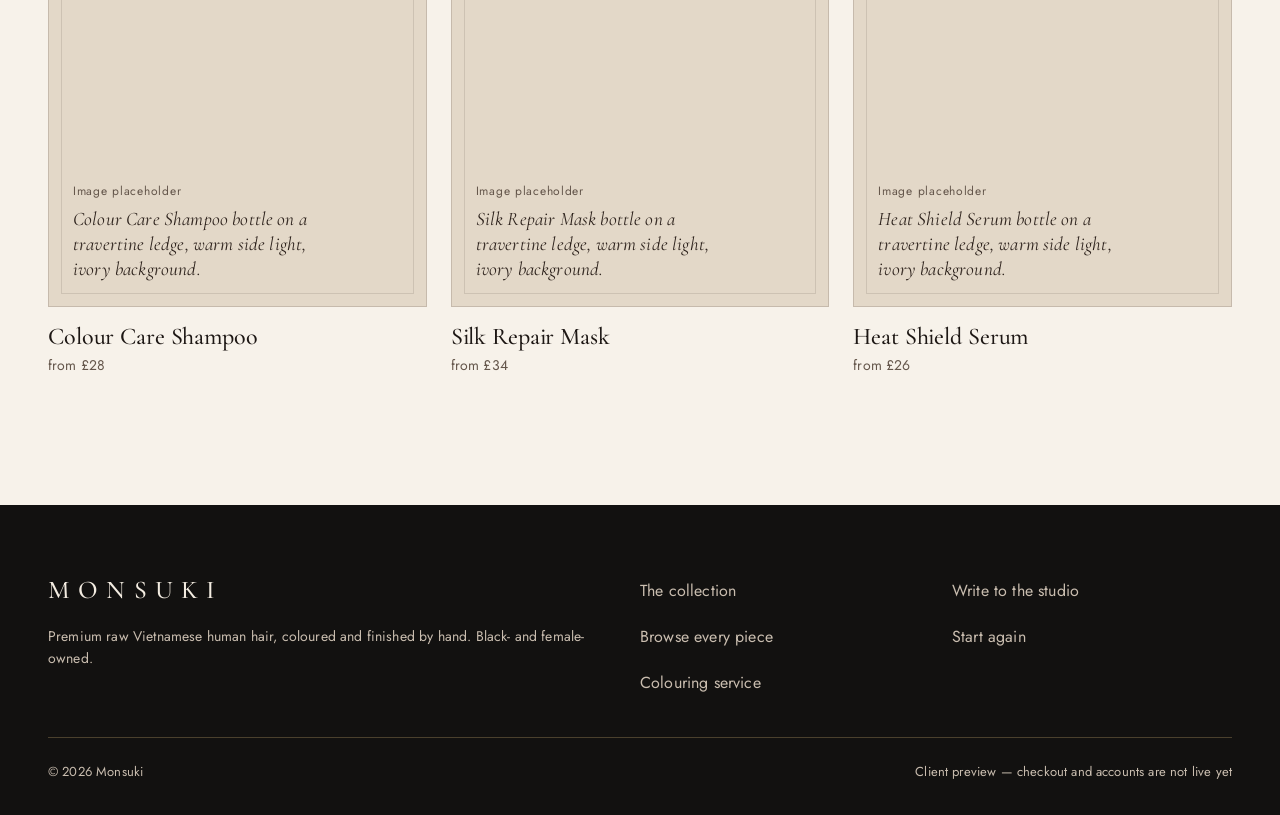
==== commit afeae4f4: "Update texture options in browse.html" ====
--- a/browse.html
+++ b/browse.html
@@ -32,7 +32,8 @@
           <span class="select-wrap"><select class="select" data-texture>
             <option value="all">All textures</option>
             <option value="straight">Straight</option>
-            <option value="curly">Curly</option>
+            <option value="bodywave">Bodywave</option>
+            <option value="kinky curly">Kinky Curly</option>
           </select>
           <svg class="icon icon--sm" aria-hidden="true"><use href="assets/icons.svg#chevron-down"></use></svg></span>
         </label>
